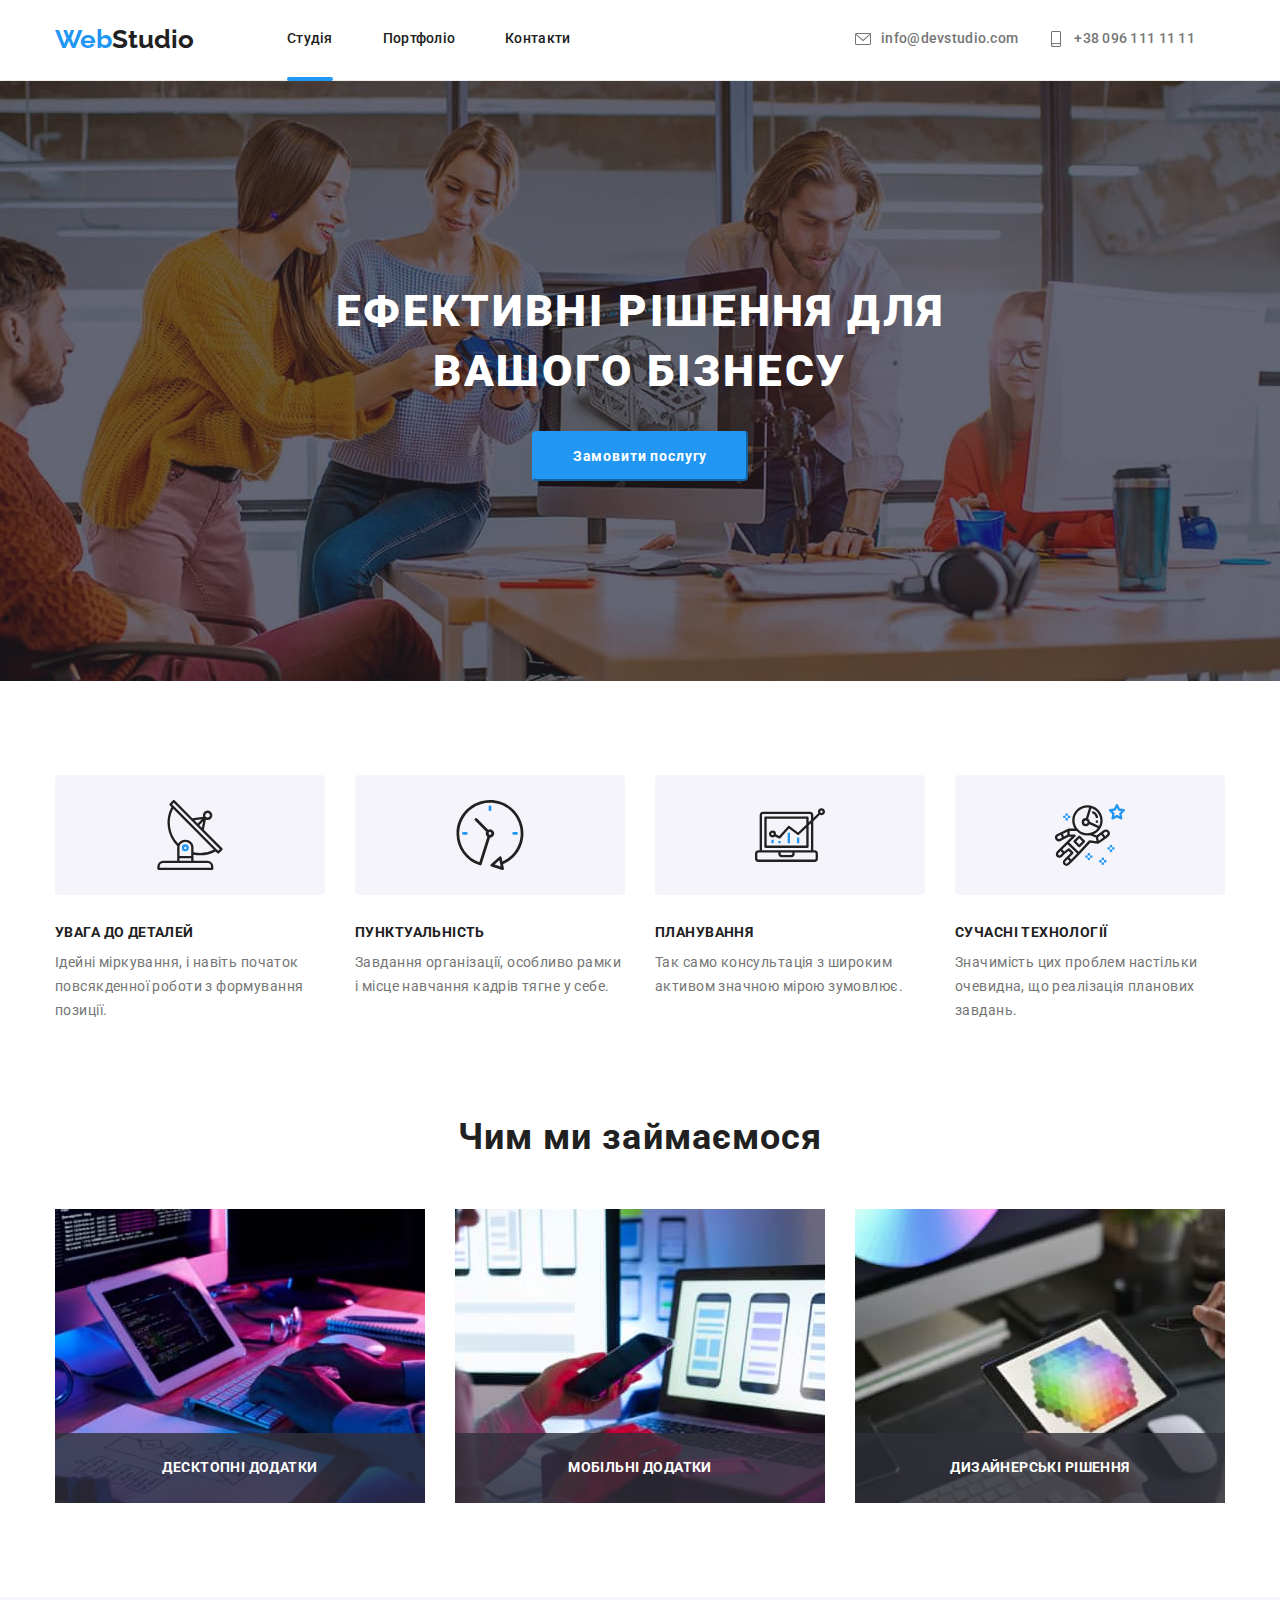
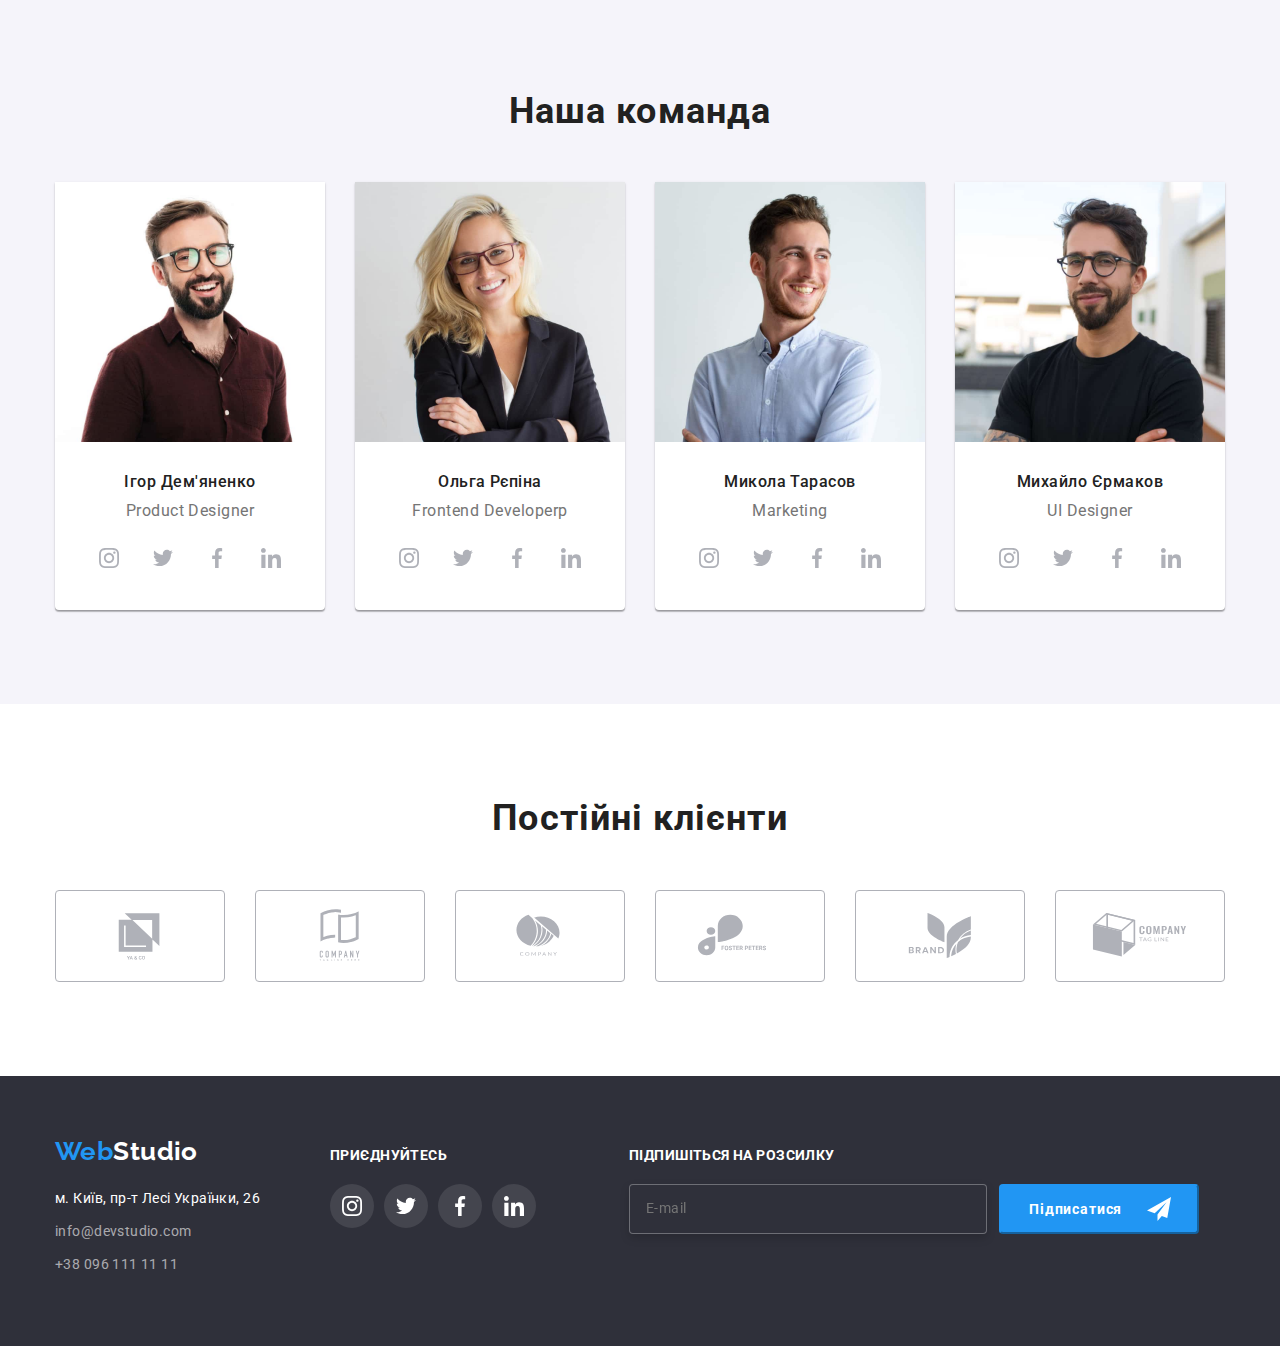
==== index.html @ 7a6ff145 "add rec" ====
<!DOCTYPE html>
<html lang="uk">

<head>
    <meta charset="UTF-8">
    <meta http-equiv="X-UA-Compatible" content="IE=edge">
    <meta name="viewport" content="width=device-width, initial-scale=1.0">
    <link rel="preconnect" href="https://fonts.googleapis.com">
    <link rel="preconnect" href="https://fonts.gstatic.com" crossorigin>
    <link
        href="https://fonts.googleapis.com/css2?family=Raleway:wght@700&family=Roboto:wght@400;500;700;900&display=swap"
        rel="stylesheet">
    <!-- Спочатку нормалізатор -->
    <link rel="stylesheet"
        href="https://cdnjs.cloudflare.com/ajax/libs/modern-normalize/1.0.0/modern-normalize.min.css">
    <!-- В нормалізаторі modern-normalize за замовчуванням заданий глобальний border-box  в своїх стилях його можна не
        вказувати. -->
    <!-- Потім мої стилі -->
    <link rel="stylesheet" href="./css/styles.css" />
    <title>WebStudio</title>
</head>

<body>
    <!------------------------------- Header ------------------->
    <header class="header">
        <div class="container">
            <div class="container-header">
                <nav class="nav-sait">
                    <a class="logo link" href="./index.html" lang="en"><span class="logo-accent">Web</span>Studio</a>
                    <ul class="nav list">
                        <li class="nav-item"><a class="nav-link" href="./index.html">Студія</a> </li>
                        <li><a class="nav-link" href="./portfolio.html">Портфоліо</a> </li>
                        <li><a class="nav-link" href="#">Контакти</a> </li>
                    </ul>
                </nav>
                <div class="header-conect">
                    <ul class="conect list">
                        <li class="conect-item">
                            <a class="conect link" href="mailto:info@devstudio.com">
                                <svg class="conect-icon" width="16" height="16">
                                    <use href="./images/symbol-defs.svg#icon-envelope"></use>
                                </svg>info@devstudio.com</a>
                        </li>
                        <li class="conect-item">
                            <a class="conect link" href="tel:+380961111111">
                                <svg class="conect-icon" width="16" height="16">
                                    <use href="./images/symbol-defs.svg#icon-smartphone"></use>
                                </svg>+38 096 111 11 11</a>
                        </li>
                    </ul>
                </div>
            </div>
        </div>
    </header>

    <main>
        <!------------------ section Hero------------------->
        <section class="hero">
            <h1 class="hero-title">Ефективні рішення для вашого бізнесу</h1>
            <button class="hero-button" type="button" data-modal-open>Замовити послугу</button>
        </section>
        <!---------------------section benefits ------------------->
        <section class="section">
            <div class="container">
                <!-- ЗАХОВАТИ ЗАГОЛОВОК -->
                <h2 class="visually-hidden">Наші переваги</h2>
                <ul class="list benefits">
                    <li class="benefits-item icon-detail">
                        <h3 class="benefits-title">Увага до деталей</h3>
                        <p class="benefits-text">Ідейні міркування, і навіть початок повсякденної роботи з формування
                            позиції.</p>
                    </li>
                    <li class="benefits-item icon-punctuality">
                        <h3 class="benefits-title">Пунктуальність</h3>
                        <p class="benefits-text">Завдання організації, особливо рамки і місце навчання кадрів тягне у
                            себе.</p>
                    </li>
                    <li class="benefits-item icon-time">
                        <h3 class="benefits-title">Планування</h3>
                        <p class="benefits-text">Так само консультація з широким активом значною мірою зумовлює.</p>
                    </li>
                    <li class="benefits-item icon-tech">
                        <h3 class="benefits-title">Сучасні технології</h3>
                        <p class="benefits-text">Значимість цих проблем настільки очевидна, що реалізація планових
                            завдань.</p>
                    </li>
                </ul>
            </div>
        </section>

        <!-- --------------------------about ------------------------>
        <section class="section about">
            <div class="container">
                <h2 class="about-title">Чим ми займаємося</h2>
                <ul class="about list">
                    <li class="about-item">
                        <img src="./images/box1.jpg" alt="компютер" width="370">
                        <div class="about-box">
                            <p class="about-text">десктопні додатки</p>
                        </div>
                    </li>

                    <li class="about-item"><img src="./images/box2.jpg" alt="телефон" width="370">
                        <div class="about-box">
                            <p class="about-text">мобільні додатки</p>
                        </div>
                    </li>

                    <li class="about-item"><img src="./images/box3.jpg" alt="планшет" width="370">
                        <div class="about-box">
                            <p class="about-text">дизайнерські рішення</p>
                        </div>
                    </li>
                </ul>
            </div>
            </div>
        </section>


        <!-- ----------------------- team --------------------------- -->
        <section class="section team">
            <div class="container">
                <h2 class="team-title">Наша команда</h2>
                <ul class=" team list">
                    <li class="card-item">
                        <img src="./images/foto1.jpg" alt="фото-дизайнера" width="270">
                        <div class="card">
                            <h3 class="team-user-name">Ігор Дем'яненко</h3>
                            <p class="team-user">Product Designer</p>
                            <!-- список соц мереж -->
                            <ul class="soc list">
                                <li class="team-soc-item">
                                    <a class="team-soc-link" href="#">
                                        <svg class="soc-icon" with="20" height="20">
                                            <use href="./images/symbol-defs.svg#icon-instagram"></use>
                                        </svg>
                                    </a>
                                </li>
                                <li class="team-soc-item">
                                    <a class="team-soc-link" href="#">
                                        <svg class="soc-icon" with="20" height="20">
                                            <use href="./images/symbol-defs.svg#icon-twitter"></use>
                                        </svg>
                                    </a>
                                </li>
                                <li class="team-soc-item">
                                    <a class="team-soc-link" href="#">
                                        <svg class="soc-icon" with="20" height="20">
                                            <use href="./images/symbol-defs.svg#icon-facebook"></use>
                                        </svg>
                                    </a>
                                </li>
                                <li class="team-soc-item">
                                    <a class="team-soc-link" href="#">
                                        <svg class="soc-icon" with="20" height="20">
                                            <use href="./images/symbol-defs.svg#icon-linkedin"></use>
                                        </svg>
                                    </a>
                                </li>
                            </ul>
                        </div>
                    </li>
                    <li class="card-item">
                        <img src="./images/foto2.jpg" alt="фото-розробника" width="270">
                        <div class="card">
                            <h3 class="team-user-name">Ольга Рєпіна</h3>
                            <p class="team-user">Frontend Developerp</p>
                            <!-- список соц мереж -->
                            <div>
                                <ul class="soc list">
                                    <li class="team-soc-item">
                                        <a class="team-soc-link" href="#">
                                            <svg class="soc-icon" with="20" height="20">
                                                <use href="./images/symbol-defs.svg#icon-instagram"></use>
                                            </svg>
                                        </a>
                                    </li>
                                    <li class="team-soc-item">
                                        <a class="team-soc-link" href="#">
                                            <svg class="soc-icon" with="20" height="20">
                                                <use href="./images/symbol-defs.svg#icon-twitter"></use>
                                            </svg>
                                        </a>
                                    </li>
                                    <li class="team-soc-item">
                                        <a class="team-soc-link" href="#">
                                            <svg class="soc-icon" with="20" height="20">
                                                <use href="./images/symbol-defs.svg#icon-facebook"></use>
                                            </svg>
                                        </a>
                                    </li>
                                    <li class="team-soc-item">
                                        <a class="team-soc-link" href="#">
                                            <svg class="soc-icon" with="20" height="20">
                                                <use href="./images/symbol-defs.svg#icon-linkedin"></use>
                                            </svg>
                                        </a>
                                    </li>
                                </ul>
                            </div>
                    </li>
                    <li class="card-item">
                        <img src="./images/foto3.jpg" alt="фото-маркетолога" width="270">
                        <div class="card">
                            <h3 class="team-user-name">Микола Тарасов</h3>
                            <p class="team-user">Marketing</p>
                            <!-- список соц мереж -->
                            <div>
                                <ul class="soc list">
                                    <li class="team-soc-item">
                                        <a class="team-soc-link" href="#">
                                            <svg class="soc-icon" with="20" height="20">
                                                <use href="./images/symbol-defs.svg#icon-instagram"></use>
                                            </svg>
                                        </a>
                                    </li>
                                    <li class="team-soc-item">
                                        <a class="team-soc-link" href="#">
                                            <svg class="soc-icon" with="20" height="20">
                                                <use href="./images/symbol-defs.svg#icon-twitter"></use>
                                            </svg>
                                        </a>
                                    </li>
                                    <li class="team-soc-item">
                                        <a class="team-soc-link" href="#">
                                            <svg class="soc-icon" with="20" height="20">
                                                <use href="./images/symbol-defs.svg#icon-facebook"></use>
                                            </svg>
                                        </a>
                                    </li>
                                    <li class="team-soc-item">
                                        <a class="team-soc-link" href="#">
                                            <svg class="soc-icon" with="20" height="20">
                                                <use href="./images/symbol-defs.svg#icon-linkedin"></use>
                                            </svg>
                                        </a>
                                    </li>
                                </ul>
                            </div>
                        </div>
                    </li>
                    <li class="card-item">
                        <img src="./images/foto4.jpg" alt="фото-дизайнера-юай" width="270">
                        <div class="card">
                            <h3 class="team-user-name">Михайло Єрмаков</h3>
                            <p class="team-user">UI Designer</p>
                            <!-- список соц мереж -->
                            <div>
                                <ul class="soc list">
                                    <li class="team-soc-item">
                                        <a class="team-soc-link" href="#">
                                            <svg class="soc-icon" with="20" height="20">
                                                <use href="./images/symbol-defs.svg#icon-instagram"></use>
                                            </svg>
                                        </a>
                                    </li>
                                    <li class="team-soc-item">
                                        <a class="team-soc-link" href="#">
                                            <svg class="soc-icon" with="20" height="20">
                                                <use href="./images/symbol-defs.svg#icon-twitter"></use>
                                            </svg>
                                        </a>
                                    </li>
                                    <li class="team-soc-item">
                                        <a class="team-soc-link" href="#">
                                            <svg class="soc-icon" with="20" height="20">
                                                <use href="./images/symbol-defs.svg#icon-facebook"></use>
                                            </svg>
                                        </a>
                                    </li>
                                    <li class="team-soc-item">
                                        <a class="team-soc-link" href="#">
                                            <svg class="soc-icon" with="20" height="20">
                                                <use href="./images/symbol-defs.svg#icon-linkedin"></use>
                                            </svg>
                                        </a>
                                    </li>
                                </ul>
                            </div>
                        </div>
                    </li>
                </ul>
            </div>
        </section>
        <!----------------------- Постійні кліенти client -->
        <section class="section">
            <div class="container">
                <h2 class="client-title">Постійні клієнти</h2>
                <ul class="client list">
                    <li class="client-item">
                        <a class="client-link" href="#">
                            <svg class="client-icon" width="106" height="60">
                                <use href="./images/symbol-defs.svg#icon-Logo1"></use>
                            </svg>
                        </a>
                    </li>
                    <li class="client-item">
                        <a class="client-link" href="#">
                            <svg class="client-icon" width="106" height="60">
                                <use href="./images/symbol-defs.svg#icon-Logo2"></use>
                            </svg>
                        </a>
                    </li>
                    <li class="client-item">
                        <a class="client-link" href="#">
                            <svg class="client-icon" width="106" height="60">
                                <use href="./images/symbol-defs.svg#icon-Logo3"></use>
                            </svg>
                        </a>
                    </li>
                    <li class="client-item">
                        <a class="client-link" href="#">
                            <svg class="client-icon" width="106" height="60">
                                <use href="./images/symbol-defs.svg#icon-Logo4"></use>
                            </svg>
                        </a>
                    </li>
                    <li class="client-item">
                        <a class="client-link" href="#">
                            <svg class="client-icon" width="106" height="60">
                                <use href="./images/symbol-defs.svg#icon-Logo5"></use>
                            </svg>
                        </a>
                    </li>
                    <li class="client-item">
                        <a class="client-link" href="#">
                            <svg class="client-icon" width="106" height="60">
                                <use href="./images/symbol-defs.svg#icon-Logo6"></use>
                            </svg>
                        </a>
                    </li>
                </ul>

            </div>
        </section>
    </main>
    <!------------------------------------- footer -----------------  -->
    <footer class="footer">
        <div class="container container-foot">
            <div class="foot">
                <a class="link footer-logo" href="./index.html" lang="en"><span class="logo-accent">Web</span>Studio</a>
                <address class="container-address">
                    <a class="link address-link" href="https://goo.gl/maps/qexC5noHdbvhc4Kc7" target="_blank"
                        rel="noopener noreferrer">м. Київ, пр-т Лесі Українки, 26</a>
                </address>

                <ul class="foot-contacts list">
                    <li>
                        <a class="foot-contacts link" href="mailto:info@devstudio.com">info@devstudio.com</a>
                    </li>
                    <li>
                        <a class="foot-contacts link" href="tel:+380961111111">+38 096 111 11 11</a>
                    </li>
                </ul>
            </div>

            <div class="add">
                <h3 class="add-title">приєднуйтесь</h3>
                <ul class="soc list">
                    <li class="soc-item">
                        <a class="soc-link" href="#">
                            <svg class="soc-icon" with="20" height="20">
                                <use href="./images/symbol-defs.svg#icon-instagram"></use>
                            </svg>
                        </a>
                    </li>
                    <li class="soc-item">
                        <a class="soc-link" href="#">
                            <svg class="soc-icon" with="20" height="20">
                                <use href="./images/symbol-defs.svg#icon-twitter"></use>
                            </svg>
                        </a>
                    </li>
                    <li class="soc-item">
                        <a class="soc-link" href="#">
                            <svg class="soc-icon" with="20" height="20">
                                <use href="./images/symbol-defs.svg#icon-facebook"></use>
                            </svg>
                        </a>
                    </li>
                    <li class="soc-item">
                        <a class="soc-link" href="#">
                            <svg class="soc-icon" with="20" height="20">
                                <use href="./images/symbol-defs.svg#icon-linkedin"></use>
                            </svg>
                        </a>
                    </li>
                </ul>
            </div>

            <div class="subscribe">
                <h3 class="subscribe-title">підпишіться на розсилку</h3>
                <div class="subscribe-container">
                    <input class="subscribe-inp" type="email" name="mail" id="mail" placeholder="E-mail" />
                    <button class="subscribe-button" type="submit"> Підписатися</button>
                    <svg class="icon-send" width="24" height="24">
                        <use href="./images/icons.svg#icon-send"></use>
                    </svg>
                </div>
            </div>
        </div>
    </footer>

<!---------------------------------модальне вікно--------->
    <div class="backdrop is-hidden" data-modal>
        <div class="modal">
            <form class="form">
                <button type="button" class="modal-close-btn" data-modal-close>
                    <svg class="icon-close" width="18" height="18">
                        <use href="./images/icons.svg#icon-close"></use>
                    </svg>
                </button>
                <h2 class="title-modal">Залиште свої дані, ми вам передзвонимо</h2>
                <div class="form-field">
                    <label for="username" class="form-label">Ім'я</label>
                    <input type="text" class="form-input" name="username" id="username" />
                    <svg class="icon" width="18" height="18">
                        <use href="./images/icons.svg#icon-person"></use>
                    </svg>
                </div>

                <div class="form-field">
                    <label for="tel" class="form-label">Телефон</label>
                    <input type="tel" class="form-input" name="usertel" id="tel" />
                    <svg class="icon" width="18" height="18">
                        <use href="./images/icons.svg#icon-phone"></use>
                    </svg>
                </div>

                <div class="form-field">
                    <label for="mail" class="form-label">Пошта</label>
                    <input type="email" class="form-input" name="mail" id="mail" />
                    <svg class="icon" width="18" height="18">
                        <use href="./images/icons.svg#icon-email"></use>
                    </svg>
                </div>

                <div class="form-field">
                    <label for="coment" class="form-label">Коментар</label>
                    <textarea name="coment" id="coment" class="form-textarea" cols="" rows="10" placeholder="Введіть текст"></textarea>
                </div>

                <div class="form-field">
                    <label for="dogovor" class="form-label">Погоджуюся з розсилкою та приймаю Умови договору</label>
                    <input type="checkbox" class="form-input" name="dogovor" value="" id="dogovor" checked>
                </div>
                <button type="submit">Відправити</button>
            </form>
        </div>
    </div>
    <script src="./js/modal.js"></script>
</body>

</html>
---- css/styles.css ----
/* outline: 5px solid black; */
/* background-color:blueviolet; */

/* Для всіх ефектів ховер і фокуса (колір, фон, тінь) зроблені переходи. Час - 250ms,
функція розподілу часу - cubic-bezier(0.4, 0, 0.2, 1) */

:root {
    --timing-function: 250ms cubic-bezier(0.4, 0, 0.2, 1);
    /* колір текста основного #757575*/
    /* колір текста для заголовок #212121 */
    --primary-text-color: #757575;
    --secondary-text-color: #212121;
    /* акцентный колір фону #2196F3*/
    /* акцентный колір тексту #FFFFFF*/
    --acсent-backgroud: #2196F3;
    --accent-text: #FFFFFF;
    /* колір фона основний  #FFFFFF */
    /* колір фона для Hero та footer #2F303A*/
    --background-color: #F5F4FA;
    --primary-background-color: #FFFFFF;
    --secondary-background-color: #2F303A;
}

/* font-weight: 400; */
/* font-style: normal за замовчуванням є у браузера   */
body {
    font-family: 'Roboto', sans-serif;
    font-size: 14px;
    background-color: var(--primary-background-color);
    color: var(--primary-text-color);
}

.link {
    display: flex;
    text-decoration: none;
}

.list {
    display: flex;
    list-style: none;
}

.button {
    font-family: 'Roboto', sans-serif;
    cursor: pointer;
    text-align: center;
}

/*--- заховати заголовок--- */
.visually-hidden {
    position: absolute;
    white-space: nowrap;
    width: 1px;
    height: 1px;
    overflow: hidden;
    border: 0;
    padding: 0;
    clip: rect(0 0 0 0);
    clip-path: inset(50%);
    margin: -1px;
}

textarea {
    resize: none;
}

p,
h1,
h2,
h3,
h4,
h5,
h6 {
    margin: 0;
}

ol,
ul {
    margin: 0;
    padding-left: 0;
    list-style: none;
}

a {
    color: currentColor;
    text-decoration: none;
}

img {
    display: block;
    max-width: 100%;
    height: auto;
}

.container {
    /* width: 1170 + 2*15px= 1200; */
    width: 1200px;
    padding-left: 15px;
    padding-right: 15px;
    margin: 0 auto;
}

.section {
    padding-top: 94px;
    padding-bottom: 94px;
}

.current {
    /* --acсent-backgroud: #2196F3; синий */
    color: var(--acсent-backgroud);
}

/* ------------------заголовок с навигацией------------- */
.header {
    padding-top: 24px;
    padding-bottom: 25px;
    border-bottom: 1px solid #ECECEC;

}

/* короб для лого та кроба с навигацией та контактами */
.container-header {
    display: flex;
    align-items: center;
}

/* короб для ссылок с навигацией по сайту  */
.nav-sait {
    display: flex;
    align-items: center;

}

/* короб для телеф та емайла */
.header-conect {
    margin-left: auto;

}


/* =================================================== */
.logo {
    font-family: 'Raleway';
    font-weight: 700;
    font-size: 26px;
    line-height: 1.19;
    color: var(--secondary-text-color);
}

.logo-accent {
    color: var(--acсent-backgroud);
}

.logo.link {
    margin-right: 93px;
}

/* ==================================================== */

/*  элементы навигации по сайту /сайт портфолио контакты */
.nav {
    gap: 50px;
    font-weight: 500;
    line-height: 1.14;
    color: #212121;
    letter-spacing: 0.02em;
}

.nav-link {
    transition: var(--timing-function);
}

.nav-link:hover,
.nav-link:focus {
    color: var(--acсent-backgroud);

}


.nav-item {
    position: relative;
}

.nav-item::after {
    position: absolute;
    left: 0px;
    top: 46px;
    content: "";
    width: 100%;
    height: 4px;
    background: var(--acсent-backgroud);
    border-radius: 2px;




}

/* ========== номера телефона и емайла====== */
.conect {
    justify-content: baseline;
    font-weight: 500;
    line-height: 1.14;
    letter-spacing: 0.02em;
    color: #757575;
    fill: currentColor;
    transition: color var(--timing-function);
}

.conect-item {
    margin-right: 30px;
}

.conect-icon {
    margin-right: 10px;
}

.conect:hover,
.conect:focus {
    color: var(--acсent-backgroud);
}



/* ----------------------------Hero-------------------- */
.hero {
    max-width: 1600px;
    margin: 0 auto;
    padding: 200px 0px;
    background: var(--secondary-background-color);
    text-align: center;
    background-image: linear-gradient(rgba(47, 48, 58, 0.4), rgba(47, 48, 58, 0.4)), url(../images/hero.jpg);
    background-repeat: no-repeat;
    background-position: center;
    background-size: cover;
}

.hero-title {
    width: 696px;
    font-weight: 900;
    font-size: 44px;
    line-height: calc(60/44);
    color: var(--primary-background-color);
    text-transform: uppercase;
    letter-spacing: 0.06em;
    margin: 0 auto;
    margin-bottom: 30px;


}

.hero-button {
    width: 216px;
    font-weight: 700;
    line-height: 1.87;
    color: var(--accent-text);
    background: var(--acсent-backgroud);
    border-radius: 4px;
    border-color: var(--acсent-backgroud);
    letter-spacing: 0.06em;
    align-items: center;
    padding: 10px 32px;
}


/* -----------------------benefits------------------- */
.benefits {
    gap: 30px;
}

.benefits-item {
    width: 270px;
}

.benefits-item::before {
    display: block;
    content: "";
    height: 120px;
    margin-bottom: 30px;
    background-repeat: no-repeat;
    background-position: center;
    background-color: var(--background-color);
    border-radius: 4px;

}

.icon-detail::before {
    background-image: url(../images/icon/antenna.svg);
}

.icon-punctuality::before {
    background-image: url(../images/icon/clock.svg);
}

.icon-time::before {
    background-image: url(../images/icon/diagram.svg);
}

.icon-tech::before {
    background-image: url(../images/icon/astronaut.svg);
}

/*----- заголовок h3---- */
.benefits-title {
    font-weight: 700;
    font-size: 14px;
    line-height: 1.14;
    color: var(--secondary-text-color);
    letter-spacing: 0.03em;
    text-transform: uppercase;
    margin-bottom: 10px;
}



.benefits-text {
    font-size: 14px;
    line-height: 1.71;
    letter-spacing: 0.03em;
}

/* -------заголовок h2 для about team client---------------- */
.about-title,
.team-title,
.client-title {
    font-weight: 700;
    font-size: 36px;
    line-height: 1.16;
    color: var(--secondary-text-color);
    letter-spacing: 0.03em;
    text-align: center;
    margin-bottom: 50px;
}

/* ---------------------- about --------------------- */
.section.about {
    padding-top: 0px;
}

.about.list {
    gap: 30px;
}

.about-item {
    position: relative;
}

.about-box {
    position: absolute;
    left: 0;
    bottom: 0;
    width: 100%;
    height: 70px;
    background: rgba(47, 48, 58, 0.8);
    text-align: center;
    padding: 27px;
}

.about-text {
    font-weight: 700;
    font-size: 14px;
    line-height: 1.14;
    letter-spacing: 0.03em;
    text-transform: uppercase;
    color: var(--accent-text);

}

/* ----------------------------team------------------ */
.team {
    gap: 30px;
    background-color: var(--background-color);
}

.card-item {
    max-width: 270px;
    gap: 30px;
    background: var(--primary-background-color);
    box-shadow: 0px 1px 3px rgba(0, 0, 0, 0.12), 0px 1px 1px rgba(0, 0, 0, 0.14), 0px 2px 1px rgba(0, 0, 0, 0.2);
    border-radius: 0px 0px 4px 4px;
}

.card {
    padding-top: 30px;
    padding-bottom: 30px;
}

.team-user-name {
    font-weight: 500;
    font-size: 16px;
    line-height: 1.19;
    color: var(--secondary-text-color);
    letter-spacing: 0.03em;
    text-align: center;
    margin-bottom: 10px;
}

.team-user {
    font-size: 16px;
    line-height: 1.19;
    letter-spacing: 0.03em;
    text-align: center;
    margin-bottom: 16px;
}

/* список іконок для соц сетей  */
.soc {
    display: flex;
    justify-content: center;
    align-items: baseline;
    gap: 10px;
}

.soc-link {
    fill: currentColor;
    /* передаем колір через fill от
    item  до  link */
}

.team-soc-item {
    color: #AFB1B8;
}

.team-soc-link,
.soc-link {
    width: 44px;
    height: 44px;
    border-radius: 50%;
    display: flex;
    align-items: center;
    justify-content: center;
    background-color: var(--primary-background-color);
    transition: color var(--timing-function), background-color var(--timing-function);
    fill: currentColor;
}

/* передаем колір через fill от .team-soc-item до team-soc-link */

.team-soc-link:hover,
.team-soc-link:focus {
    /* на білом підсв синім   */
    background-color: var(--acсent-backgroud);
    color: var(--accent-text);

}


/* ---------------------- Постійні кліенти client --> */

.client.list {
    justify-content: space-between;
    text-align: center;
}


.client-link {
    width: 170px;
    height: 92px;
    display: flex;
    justify-content: center;
    align-items: center;
    border: 1px solid #AFB1B8;
    border-radius: 4px;
    color: #AFB1B8;
    transition: color var(--timing-function), border-color var(--timing-function);
}

.client-icon {
    fill: currentColor;
}

.client-link:hover,
.client-link:focus {
    border-color: var(--acсent-backgroud);
    color: var(--acсent-backgroud);

}


/* --------------------------footer------- */
.footer {

    margin: 0 auto;
    padding-top: 60px;
    padding-bottom: 60px;
    background: var(--secondary-background-color);
    line-height: 1.71;
    letter-spacing: 0.03em;
}

.container-foot {
    display: flex;
    align-items: baseline;
}

.foot {
    display: block;
}


.footer-logo {
    font-family: 'Raleway';
    font-style: normal;
    font-weight: 700;
    font-size: 26px;
    line-height: 1.19;
    width: 145px;
    margin-bottom: 20px;
    color: var(--accent-text);
}

.container-address {
    display: block;
    margin-bottom: 9px;
}

.address-link {
    font-style: normal;
    line-height: 1.71;
    letter-spacing: 0.03em;
    color: var(--accent-text);
}

.foot-contacts {
    display: block;
    margin-bottom: 9px;
    color: rgba(255, 255, 255, 0.6);
}

.add-title,
.subscribe-title {
    font-weight: 700;
    font-size: 14px;
    line-height: 1.14;
    color: var(--accent-text);
    letter-spacing: 0.03em;
    text-transform: uppercase;
    margin-bottom: 20px;
}

.soc-item {
    color: var(--accent-text);
}

.soc-link {
    background-color: rgba(255, 255, 255, 0.1);
    transition: color var(--timing-function), background-color var(--timing-function);
}


.soc-link:hover,
.soc-link:focus {
    /* на білом підсв синім   */
    background-color: var(--acсent-backgroud);
    color: var(--accent-text);
}

.add {
    display: block;
    margin-left: 70px;
}

.subscribe {
    margin-left: 93px;
    margin-right: 0px;
}

.subscribe-container {
    position: relative;
    display: flex;
    width: 570px;
    justify-content: space-between;
    align-items: center;
    gap: 12px;
}

/* поле для e-mail  */
.subscribe-inp {
    display: flex;
    width: 358px;
    align-items: center;
    letter-spacing: 0.03em;
    padding: 15px 0px 15px 16px;
    background-color: var(--secondary-background-color);
    border: 1px solid rgba(255, 255, 255, 0.3);
    filter: drop-shadow(0px 4px 4px rgba(0, 0, 0, 0.15));
    border-radius: 4px;
    color: rgba(255, 255, 255, 0.6);
    font-weight: 400;
    line-height: 1.25;
}

.subscribe-button {
    width: 200px;
    padding: 10px;
    font-weight: 700;
    line-height: 1.87;
    letter-spacing: 0.06em;
    align-items: center;
    text-align: left;
    padding: 10px 28px;
    color: var(--accent-text);
    background: var(--acсent-backgroud);
    border-radius: 4px;
    border-color: var(--acсent-backgroud);
}

.icon-send {
    position: absolute;
    right: 28px;
    margin-left: 10px;
    fill: var(--accent-text);
}



/* ----------------------------portfolio--------------- */
.btn-container {
    display: flex;
    justify-content: center;
    margin-bottom: 50px;
}

.button-potfolio {
    font-weight: 500;
    font-size: 16px;
    line-height: 1.625;
    color: var(--secondary-text-color);
    letter-spacing: 0.03em;
    padding: 6px 22px;
    background-color: var(--background-color);
    border-radius: 4px;
    border: 1px solid #EEEEEE;
    transition: color var(--timing-function), background-color var(--timing-function);

}

.btn-item {
    margin-left: 8px;
}

.button-potfolio:hover,
.button-potfolio:focus {
    color: var(--accent-text);
    background-color: var(--acсent-backgroud);
}

.products-card {
    display: flex;
    flex-wrap: wrap;
    gap: 30px;
    background: var(--primary-background-color);
    /* flex-basis: calc((100% - 30px) / 3); */
}

.products-card-item {
    transition: box-shadow var(--timing-function);
}

.products-card-item:hover,
.products-card-item:focus {
    box-shadow: 0px 1px 1px rgba(0, 0, 0, 0.12), 0px 4px 4px rgba(0, 0, 0, 0.06), 1px 4px 6px rgba(0, 0, 0, 0.16);
}

.products-text {
    padding: 20px 24px;
    border: 1px solid #EEEEEE;
}

.products-title {
    font-weight: 700;
    font-size: 18px;
    line-height: 2;
    color: var(--secondary-text-color);
    letter-spacing: 0.06em;
    margin-bottom: 4px;
}

.products-type {
    font-size: 16px;
    line-height: 1.875;
    letter-spacing: 0.03em;

}

.product-overflow {
    position: relative;
    overflow: hidden;
}

.products-actions {
    position: absolute;
    top: 0;
    left: 0;
    height: 100%;
    font-weight: 400;
    font-size: 18px;
    line-height: 1.56;
    letter-spacing: 0.03em;
    color: var(--accent-text);
    padding: 63px 24px 0px 24px;
    background: rgba(33, 150, 243, 0.9);
    transform: translateY(100%);
    transition: transform var(--timing-function);
    /* overflow:auto; */
}

.products-card-item:hover .products-actions {
    transform: translateY(0%);
}

/* ----------------модальне вікно------------ */

.backdrop {
    position: fixed;
    top: 0px;
    left: 0px;
    width: 100%;
    height: 100%;
    background: rgba(0, 0, 0, 0.2);
    transition: opacity var(--timing-function), visibility var(--timing-function);
}

/*  кінцевий стан модалки  */
.modal {
    position: absolute;
    top: 50%;
    left: 50%;
    min-width: 528px;
    min-height: 581px;
    background: var(--primary-background-color);
    box-shadow: 0px 1px 3px rgba(0, 0, 0, 0.12), 0px 1px 1px rgba(0, 0, 0, 0.14), 0px 2px 1px rgba(0, 0, 0, 0.2);
    border-radius: 4px;
    transform: translate(-50%, -50%) scaleY(1) rotate(0deg);
    transition: transform 250ms linear;
}

/*  початковий стан модалки захований backdrop-ом   */
.backdrop.is-hidden .modal {
    transform: translate(-50%, -50%) scaleY(0) rotate(90deg);
}
.backdrop.is-hidden {
    opacity: 0;
    visibility: hidden;
    pointer-events: none;
}
.modal-close-btn {
    position: absolute;
    top: 8px;
    right: 8px;
    display: flex;
    align-items: center;
    justify-content: center;
    width: 30px;
    height: 30px;
    background: var(--primary-background-color);
    border: 1px solid rgba(0, 0, 0, 0.1);
    border-radius: 50%;
    background-color: transparent;
    padding: 0;
    cursor: pointer;
}
.icon-close {
    transition: fill var(--timing-function);
}
.icon-close:hover,
.icon-close:focus {
    fill: var(--acсent-backgroud);
}

.form {
    position: relative;
    width: 528px;
    height: 581px;
    background: var(--accent-text);
    box-shadow: 0px 1px 3px rgba(0, 0, 0, 0.12), 0px 1px 1px rgba(0, 0, 0, 0.14), 0px 2px 1px rgba(0, 0, 0, 0.2);
    border-radius: 4px;
    padding: 40px;
}

.form-input {
    width: 100%;
    padding: 8px;
    font-family: inherit;
    border: 1px solid rgba(33, 33, 33, 0.2);
    border-radius: 4px;
    padding-left: 40px;
    transition: border-color var(--timing-function);
}

.form-label {
    display: flex;
    align-items: flex-start;
    flex-direction: column;
    text-align: left;
    margin-bottom: 4px;
}

.form-textarea {
    width: 100%;
    padding: 12px 16px;
    border: 1px solid rgba(33, 33, 33, 0.2);
    border-radius: 4px;
}

.title-modal {
    font-weight: 700;
    font-size: 20px;
    line-height: 1.15;
    text-align: center;
    letter-spacing: 0.03em;
    color: var(--secondary-text-color);
    margin-bottom: 12px;
}

.form-field {
    position: relative;
    transition: fill var(--timing-function);
}

.icon {
    position: absolute;
    top: 50%;
    left: 12px;
    
    
}

.form-input:hover,
.form-input:focus {
    border-color: var(--acсent-backgroud);
}

.form-field:hover,
.form-field:focus {
    fill: var(--acсent-backgroud);
}
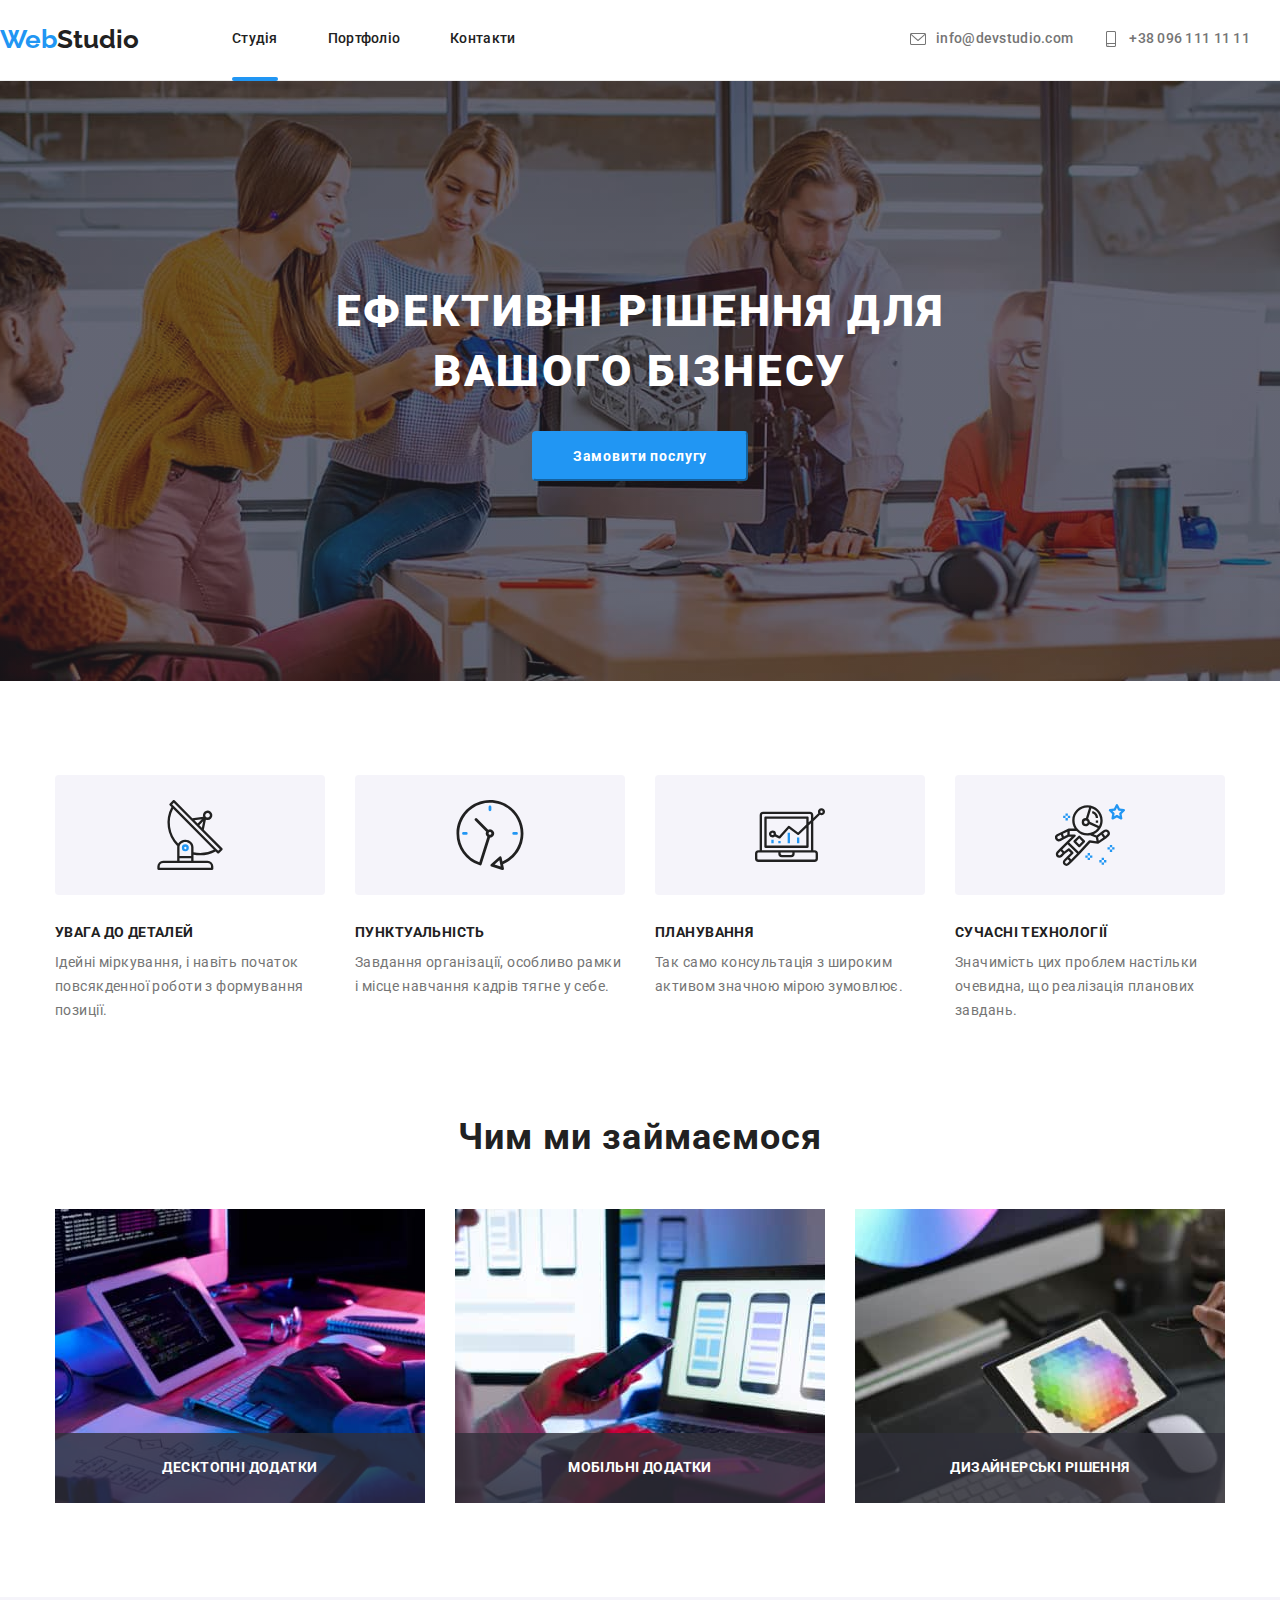
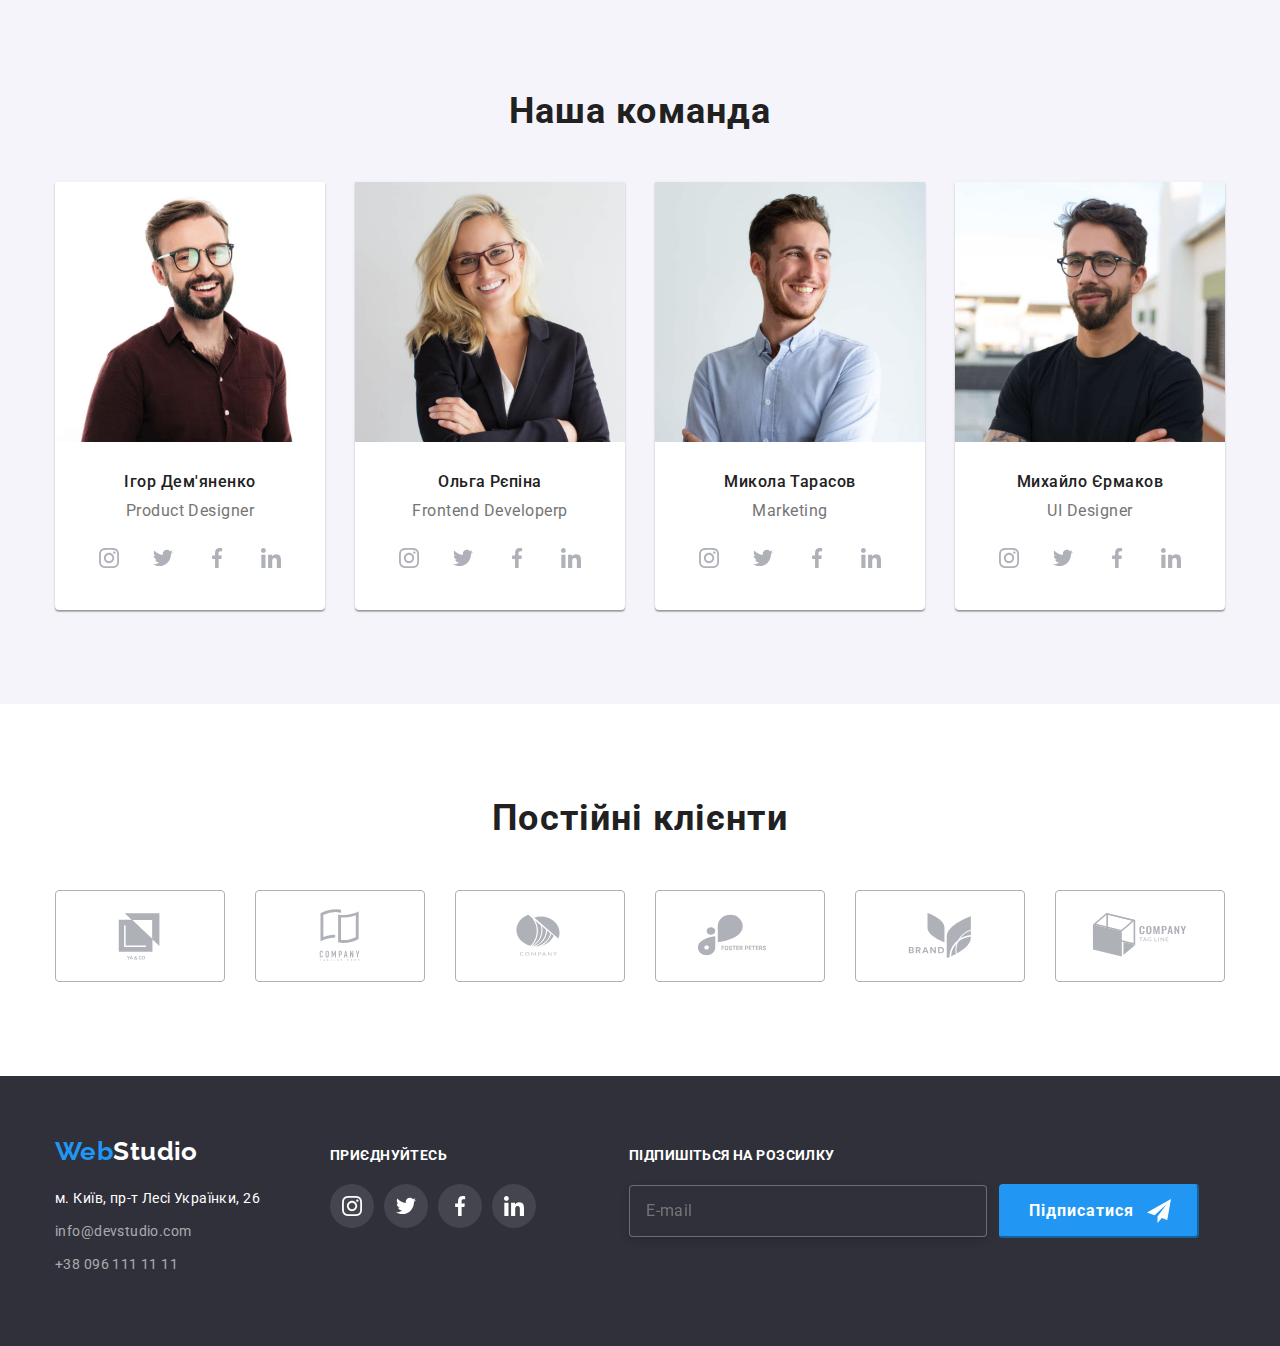
==== commit b4cab792: "add correct" ====
--- a/index.html
+++ b/index.html
@@ -23,7 +23,7 @@
 <body>
     <!------------------------------- Header ------------------->
     <header class="header">
-        <div class="container">
+        <div classform-container">
             <div class="container-header">
                 <nav class="nav-sait">
                     <a class="logo link" href="./index.html" lang="en"><span class="logo-accent">Web</span>Studio</a>
@@ -401,7 +401,7 @@
         </div>
     </footer>
 
-<!---------------------------------модальне вікно--------->
+    <!---------------------------------модальне вікно--------->
     <div class="backdrop is-hidden" data-modal>
         <div class="modal">
             <form class="form">
@@ -411,41 +411,51 @@
                     </svg>
                 </button>
                 <h2 class="title-modal">Залиште свої дані, ми вам передзвонимо</h2>
-                <div class="form-field">
-                    <label for="username" class="form-label">Ім'я</label>
-                    <input type="text" class="form-input" name="username" id="username" />
-                    <svg class="icon" width="18" height="18">
-                        <use href="./images/icons.svg#icon-person"></use>
-                    </svg>
-                </div>
-
-                <div class="form-field">
-                    <label for="tel" class="form-label">Телефон</label>
-                    <input type="tel" class="form-input" name="usertel" id="tel" />
-                    <svg class="icon" width="18" height="18">
-                        <use href="./images/icons.svg#icon-phone"></use>
-                    </svg>
-                </div>
-
-                <div class="form-field">
-                    <label for="mail" class="form-label">Пошта</label>
-                    <input type="email" class="form-input" name="mail" id="mail" />
-                    <svg class="icon" width="18" height="18">
-                        <use href="./images/icons.svg#icon-email"></use>
-                    </svg>
-                </div>
-
-                <div class="form-field">
-                    <label for="coment" class="form-label">Коментар</label>
-                    <textarea name="coment" id="coment" class="form-textarea" cols="" rows="10" placeholder="Введіть текст"></textarea>
-                </div>
-
-                <div class="form-field">
-                    <label for="dogovor" class="form-label">Погоджуюся з розсилкою та приймаю Умови договору</label>
-                    <input type="checkbox" class="form-input" name="dogovor" value="" id="dogovor" checked>
-                </div>
-                <button type="submit">Відправити</button>
+
+                <label class="form-label">
+                    <span class="form-title-fild">Ім'я</span>
+                    <span class="form-container">
+                        <input class="form-input" type="text" name="username" placeholder=" " />
+                        <svg class="icon" width="18" height="18">
+                            <use href="./images/icons.svg#icon-person"></use>
+                        </svg>
+                    </span>
+                </label>
+
+                <label class="form-label">
+                    <span class="form-title-fild">Телефон</span>
+                    <span class="form-container">
+                        <input class="form-input" type="tel" name="usertel" placeholder=" "/>
+                        <svg class="icon" width="18" height="18">
+                            <use href="./images/icons.svg#icon-phone"></use>
+                        </svg>
+                    </span>
+                </label>
+
+                <label class="form-label">
+                    <span class="form-title-fild">Пошта</span>
+                    <span class="form-container">
+                        <input class="form-input" type="email" name="mail" placeholder=" " />
+                        <svg class="icon" width="18" height="18">
+                            <use href="./images/icons.svg#icon-email"></use>
+                        </svg>
+                    </span>
+                </label>
+
+                <label class="form-label">
+                    <span class="form-title-fild">Коментар</span>
+                    <textarea name="coment" class="form-textarea" rows="6" placeholder="Введіть текст"></textarea>
+                </label>
+
+                <label class="check">
+                    <input class="check-inp" type="checkbox" name="dogovor" value="">
+                    <span class="check-icon"></span>
+                    <span>Погоджуюся з розсилкою та приймаю
+                        <a class="dogovor-accent" href=""> Умови договору</a> </span>
+                </label>
+                <button class="form-button" type="submit">Відправити</button>
             </form>
+
         </div>
     </div>
     <script src="./js/modal.js"></script>
--- a/css/styles.css
+++ b/css/styles.css
@@ -26,6 +26,7 @@
 body {
     font-family: 'Roboto', sans-serif;
     font-size: 14px;
+    font-weight: 400px;
     background-color: var(--primary-background-color);
     color: var(--primary-text-color);
 }
@@ -162,7 +163,7 @@
     gap: 50px;
     font-weight: 500;
     line-height: 1.14;
-    color: #212121;
+    color: var(--secondary-text-color);
     letter-spacing: 0.02em;
 }
 
@@ -202,7 +203,7 @@
     font-weight: 500;
     line-height: 1.14;
     letter-spacing: 0.02em;
-    color: #757575;
+    color: var(--primary-text-color);
     fill: currentColor;
     transition: color var(--timing-function);
 }
@@ -579,6 +580,8 @@
     display: flex;
     width: 358px;
     align-items: center;
+    font-size: 16px;
+    line-height: calc(20/16);
     letter-spacing: 0.03em;
     padding: 15px 0px 15px 16px;
     background-color: var(--secondary-background-color);
@@ -586,15 +589,14 @@
     filter: drop-shadow(0px 4px 4px rgba(0, 0, 0, 0.15));
     border-radius: 4px;
     color: rgba(255, 255, 255, 0.6);
-    font-weight: 400;
-    line-height: 1.25;
 }
 
 .subscribe-button {
     width: 200px;
     padding: 10px;
     font-weight: 700;
-    line-height: 1.87;
+    font-size: 16px;
+    line-height: calc(30/16);
     letter-spacing: 0.06em;
     align-items: center;
     text-align: left;
@@ -632,7 +634,6 @@
     border-radius: 4px;
     border: 1px solid #EEEEEE;
     transition: color var(--timing-function), background-color var(--timing-function);
-
 }
 
 .btn-item {
@@ -693,7 +694,6 @@
     top: 0;
     left: 0;
     height: 100%;
-    font-weight: 400;
     font-size: 18px;
     line-height: 1.56;
     letter-spacing: 0.03em;
@@ -702,7 +702,6 @@
     background: rgba(33, 150, 243, 0.9);
     transform: translateY(100%);
     transition: transform var(--timing-function);
-    /* overflow:auto; */
 }
 
 .products-card-item:hover .products-actions {
@@ -739,11 +738,23 @@
 .backdrop.is-hidden .modal {
     transform: translate(-50%, -50%) scaleY(0) rotate(90deg);
 }
+
 .backdrop.is-hidden {
     opacity: 0;
     visibility: hidden;
     pointer-events: none;
 }
+
+.form {
+    position: relative;
+    width: 528px;
+    height: 581px;
+    background: var(--accent-text);
+    box-shadow: 0px 1px 3px rgba(0, 0, 0, 0.12), 0px 1px 1px rgba(0, 0, 0, 0.14), 0px 2px 1px rgba(0, 0, 0, 0.2);
+    border-radius: 4px;
+    padding: 40px;
+}
+
 .modal-close-btn {
     position: absolute;
     top: 8px;
@@ -760,78 +771,180 @@
     padding: 0;
     cursor: pointer;
 }
+
 .icon-close {
     transition: fill var(--timing-function);
 }
+
 .icon-close:hover,
 .icon-close:focus {
     fill: var(--acсent-backgroud);
 }
 
-.form {
+/* заголовок модального вікна */
+.title-modal {
+    font-weight: 700;
+    font-size: 20px;
+    line-height: 1.15;
+    text-align: center;
+    letter-spacing: 0.03em;
+    color: var(--secondary-text-color);
+    margin-bottom: 12px;
+}
+
+.form-container {
     position: relative;
-    width: 528px;
-    height: 581px;
-    background: var(--accent-text);
-    box-shadow: 0px 1px 3px rgba(0, 0, 0, 0.12), 0px 1px 1px rgba(0, 0, 0, 0.14), 0px 2px 1px rgba(0, 0, 0, 0.2);
-    border-radius: 4px;
-    padding: 40px;
+}
+
+/* заголовок-назви для поля вводу */
+.form-title-fild {
+    font-size: 12px;
+    line-height: calc(14/12);
+    letter-spacing: 0.01em;
+    margin-bottom: 4px;
 }
 
 .form-input {
+    display: block;
     width: 100%;
-    padding: 8px;
-    font-family: inherit;
+    height: 40px;
+    padding: 0;
+    padding-left: 42px;
     border: 1px solid rgba(33, 33, 33, 0.2);
     border-radius: 4px;
-    padding-left: 40px;
-    transition: border-color var(--timing-function);
+    transition: border var(--timing-function);
+    cursor: pointer;
+    
+    
 }
 
 .form-label {
     display: flex;
-    align-items: flex-start;
     flex-direction: column;
-    text-align: left;
-    margin-bottom: 4px;
-}
+    transition: fill var(--timing-function);
+    font-size: 16px;
+    margin-bottom: 10px;
+    
+}
+
+
 
 .form-textarea {
     width: 100%;
     padding: 12px 16px;
+    font-size: 12px;
+    line-height: calc(14/12);
+    letter-spacing: 0.01em;
     border: 1px solid rgba(33, 33, 33, 0.2);
     border-radius: 4px;
-}
-
-.title-modal {
-    font-weight: 700;
-    font-size: 20px;
-    line-height: 1.15;
-    text-align: center;
-    letter-spacing: 0.03em;
-    color: var(--secondary-text-color);
-    margin-bottom: 12px;
-}
-
-.form-field {
-    position: relative;
-    transition: fill var(--timing-function);
+    transition: border-color var(--timing-function);
 }
 
 .icon {
     position: absolute;
     top: 50%;
     left: 12px;
+    transform: translateY(-50%);
     
-    
 }
 
 .form-input:hover,
-.form-input:focus {
+.form-textarea:hover {
     border-color: var(--acсent-backgroud);
 }
 
-.form-field:hover,
-.form-field:focus {
+
+.form-input:focus + .icon
+{
     fill: var(--acсent-backgroud);
+    border-color: var(--acсent-backgroud);
+}
+
+
+
+
+/*  так у  РЕПЕТЫ но у него другая стркуктру */
+/* .form-input:focus +.form-label,
+
+.form-input:not(:placeholder-show)+.form-label {
+    fill: var(--acсent-backgroud);
+} */
+/* 
+.form-input:placeholder-shown {
+    fill: var(--acсent-backgroud);
+} */
+
+
+
+.form-button {
+    display: block;
+    margin: 0px auto;
+    width: 200px;
+    font-weight: 700;
+    font-size: 16px;
+    line-height: 1.87;
+    letter-spacing: 0.06em;
+    text-align: center;
+    padding: 10px 52px;
+    color: var(--accent-text);
+    border-color: #188CE8;
+    border: none;
+    background: #188CE8;
+    transition: box-shadow var(--timing-function);
+    border-radius: 4px;
+    cursor: pointer;
+}
+
+.form-button:hover,
+.form-button:focus {
+    box-shadow: 0px 4px 4px rgba(0, 0, 0, 0.15);
+}
+
+.check {
+    display: flex;
+    justify-content: center;
+    align-items: center;
+    margin-top: 20px;
+    margin-bottom: 30px;
+    line-height: 1.71;
+    letter-spacing: 0.03em;
+}
+
+
+/* .visually-hidden  скрывает встроеный чек*/
+.check-inp {
+    position: absolute;
+    white-space: nowrap;
+    width: 1px;
+    height: 1px;
+    overflow: hidden;
+    border: 0;
+    padding: 0;
+    clip: rect(0 0 0 0);
+    clip-path: inset(50%);
+    margin: -1px;
+}
+
+.check-icon {
+    width: 15px;
+    height: 15px;
+    border: 2px solid var(--secondary-text-color);
+    border-radius: 2px;
+    margin-right: 7px;
+
+}
+
+.check-inp:checked+.check-icon {
+    border: var(--acсent-backgroud);
+    background-color: var(--acсent-backgroud);
+    background-image: url(../images/iconcheck.svg);
+    background-size: contain;
+    background-origin: border-box;
+}
+
+.dogovor-accent {
+    color: var(--acсent-backgroud);
+    text-decoration: underline;
+    text-underline-offset: 3px;
+
 }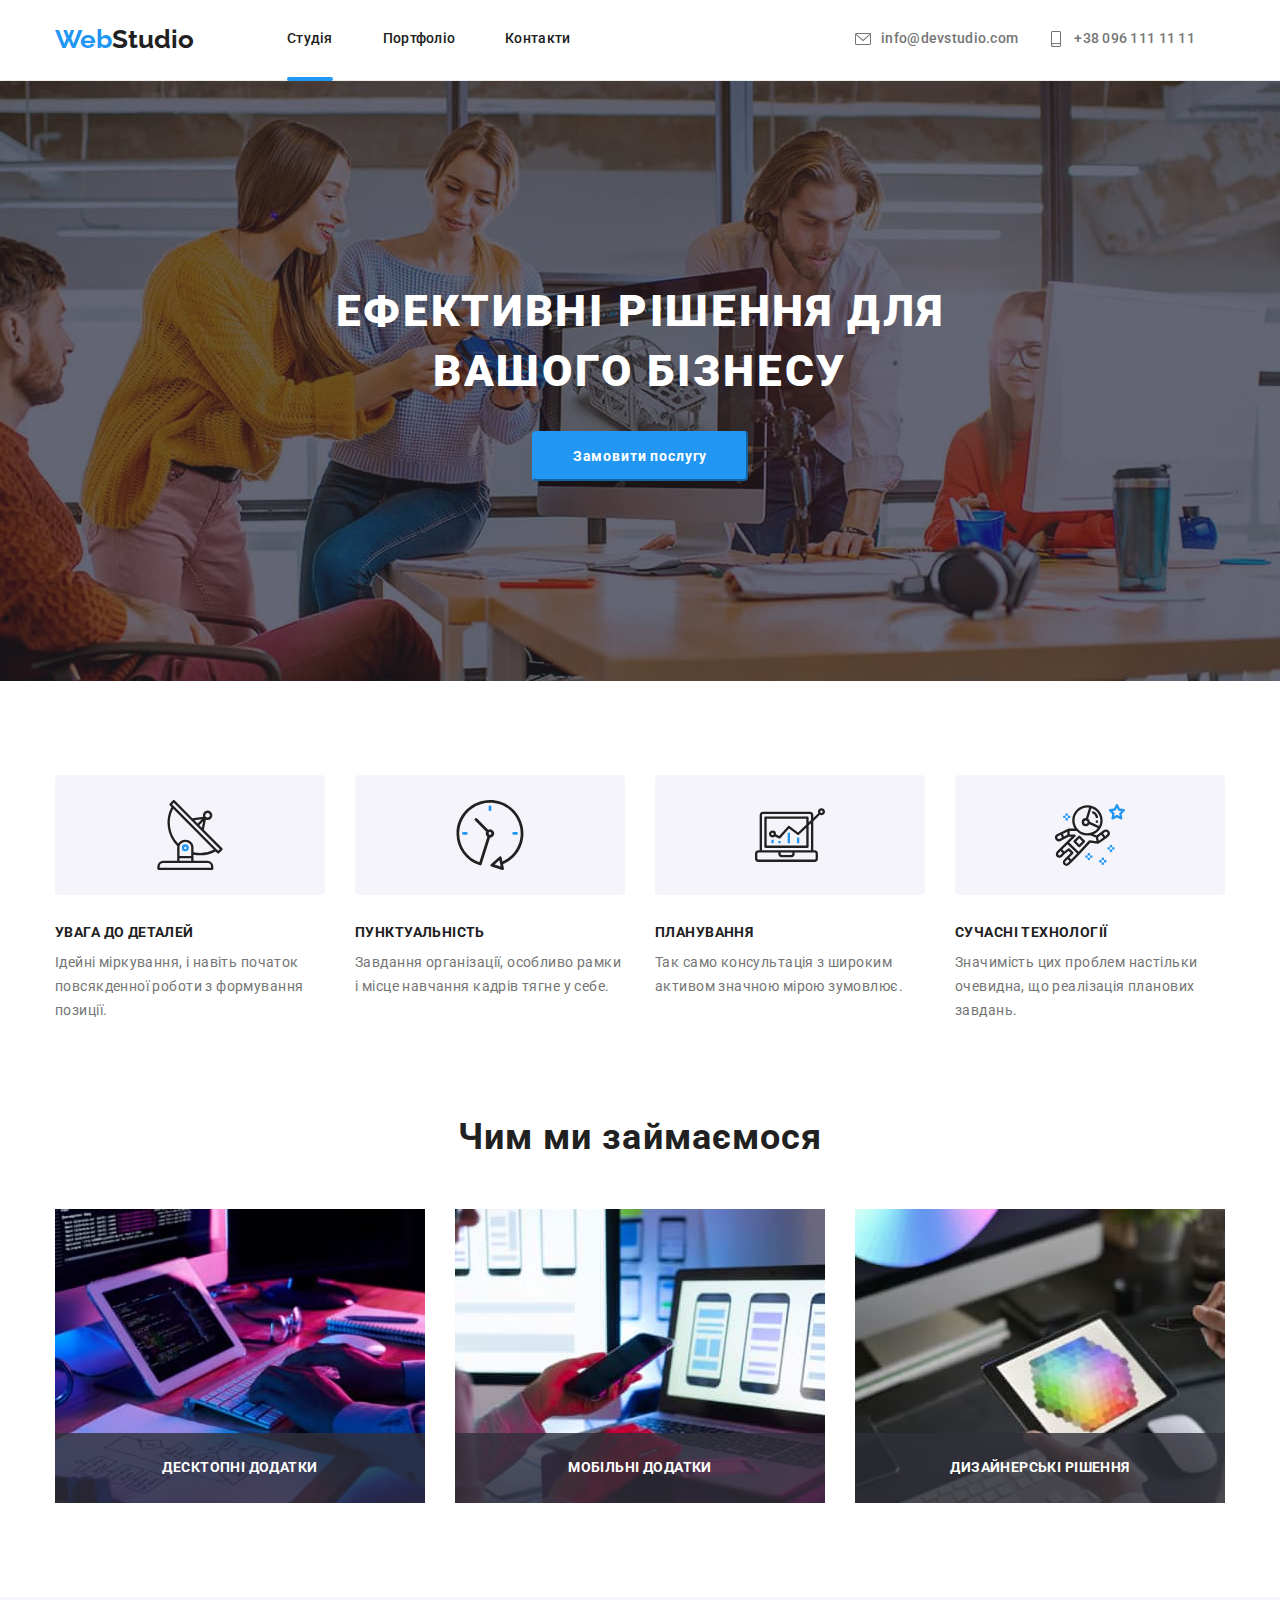
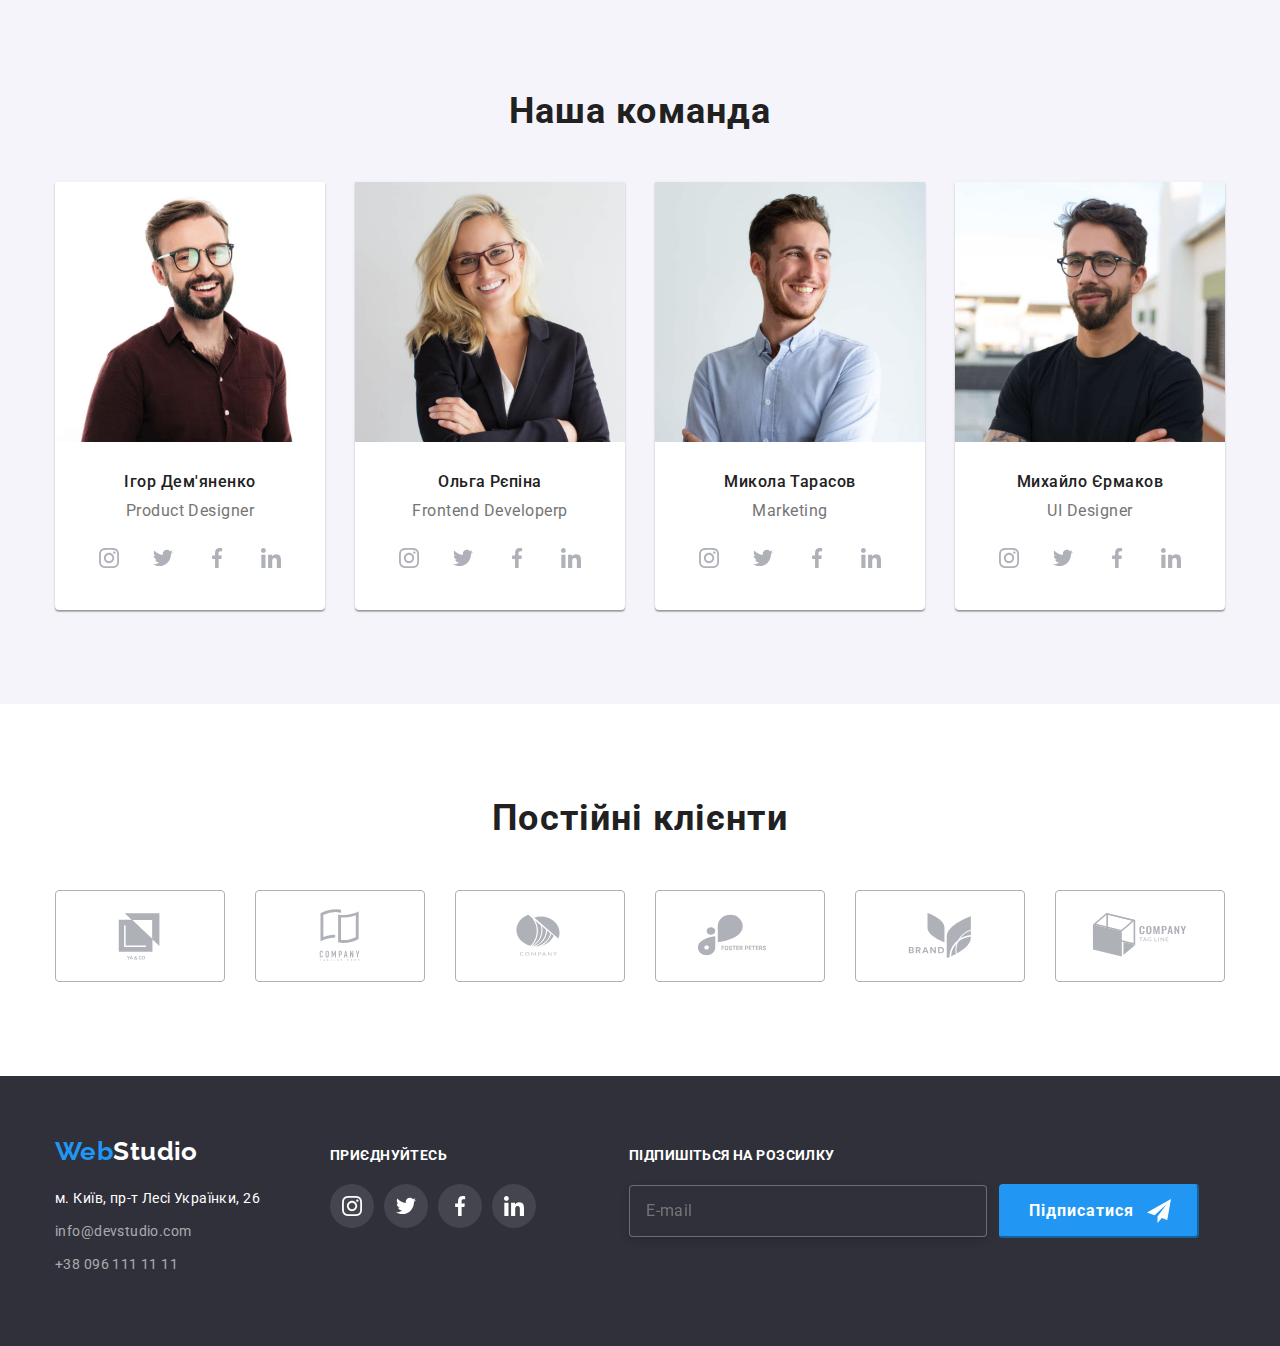
==== commit 9465b978: "add kor" ====
--- a/index.html
+++ b/index.html
@@ -23,7 +23,7 @@
 <body>
     <!------------------------------- Header ------------------->
     <header class="header">
-        <div classform-container">
+        <div class="container">
             <div class="container-header">
                 <nav class="nav-sait">
                     <a class="logo link" href="./index.html" lang="en"><span class="logo-accent">Web</span>Studio</a>
--- a/css/styles.css
+++ b/css/styles.css
@@ -814,8 +814,6 @@
     border-radius: 4px;
     transition: border var(--timing-function);
     cursor: pointer;
-    
-    
 }
 
 .form-label {
@@ -824,10 +822,7 @@
     transition: fill var(--timing-function);
     font-size: 16px;
     margin-bottom: 10px;
-    
-}
-
-
+}
 
 .form-textarea {
     width: 100%;
@@ -845,7 +840,6 @@
     top: 50%;
     left: 12px;
     transform: translateY(-50%);
-    
 }
 
 .form-input:hover,
@@ -854,26 +848,15 @@
 }
 
 
-.form-input:focus + .icon
-{
+/* .form-input:focus ~ .icon
+{   fill: var(--acсent-backgroud);
+    border-color: var(--acсent-backgroud);
+} */
+
+.form-container:focus-within > .icon {
     fill: var(--acсent-backgroud);
-    border-color: var(--acсent-backgroud);
-}
-
-
-
-
-/*  так у  РЕПЕТЫ но у него другая стркуктру */
-/* .form-input:focus +.form-label,
-
-.form-input:not(:placeholder-show)+.form-label {
-    fill: var(--acсent-backgroud);
-} */
-/* 
-.form-input:placeholder-shown {
-    fill: var(--acсent-backgroud);
-} */
-
+    border-color: var(--acсent-backgroud)
+}
 
 
 .form-button {
